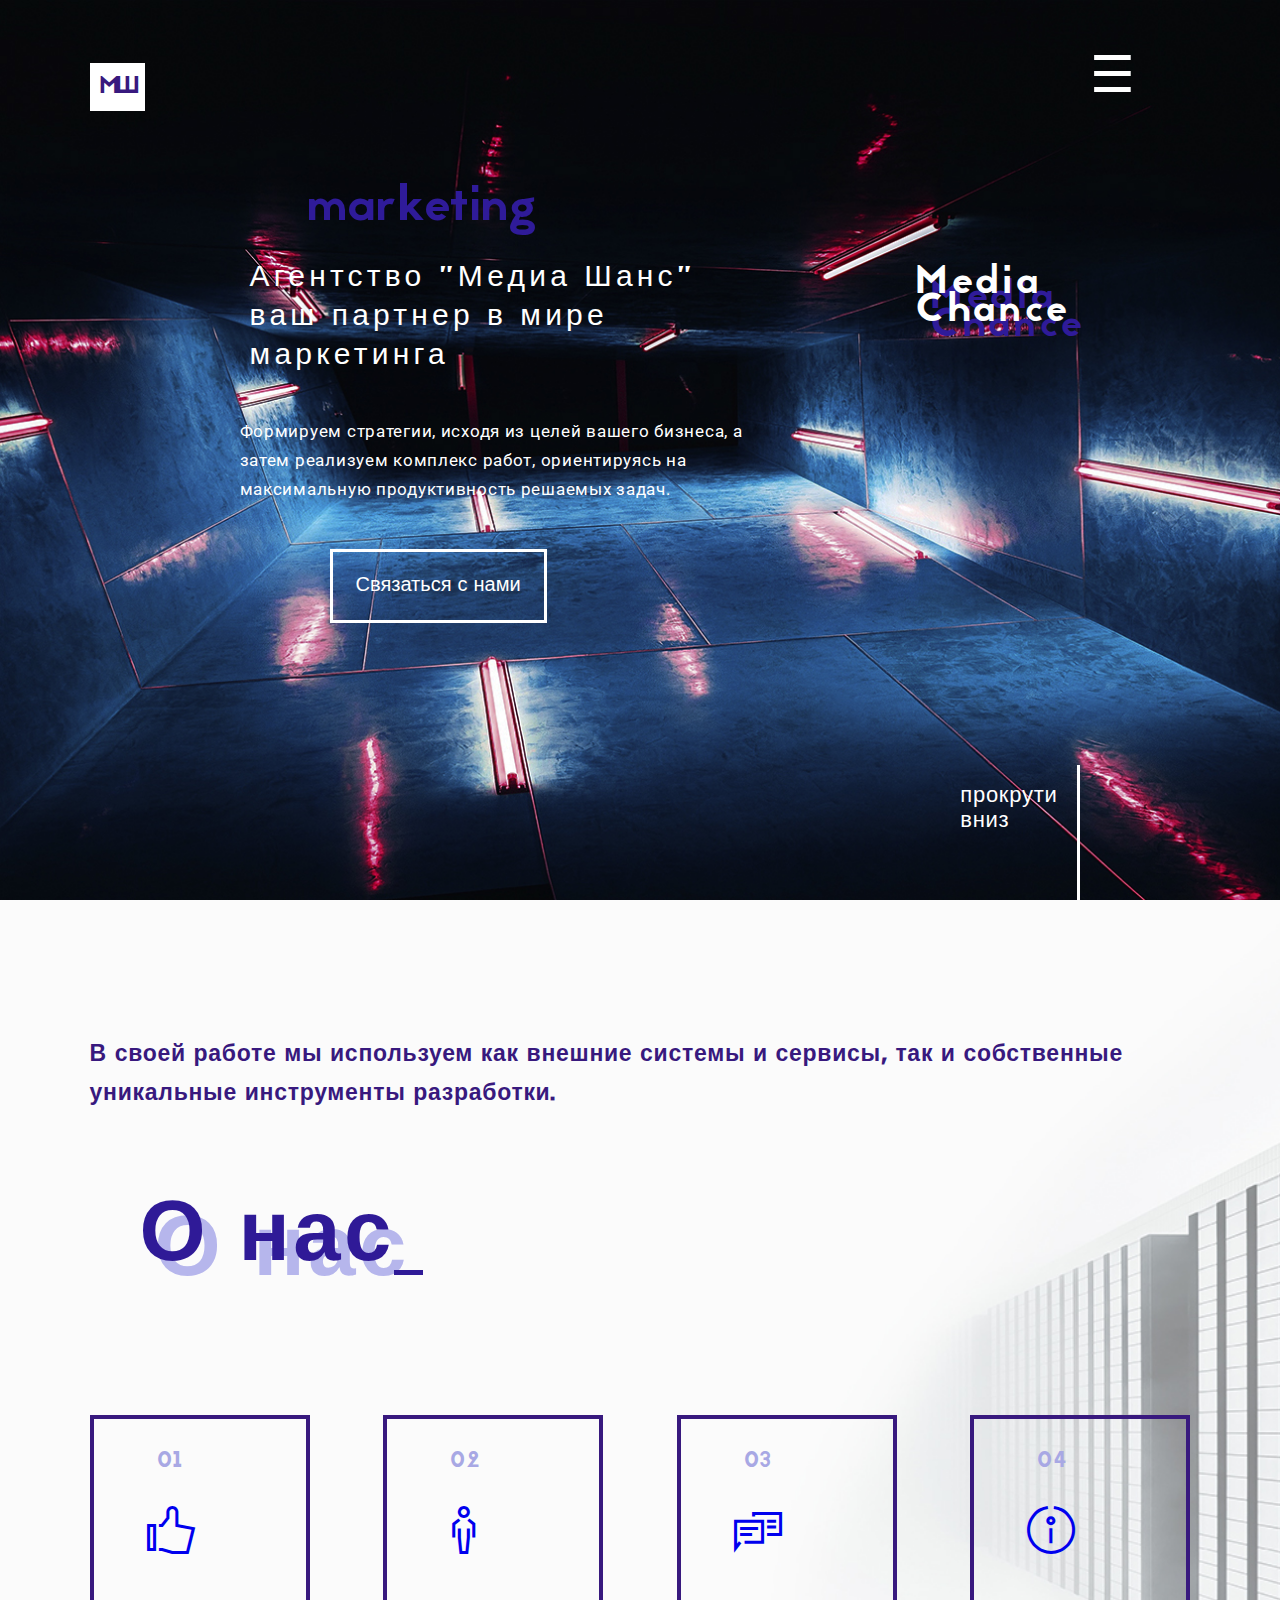
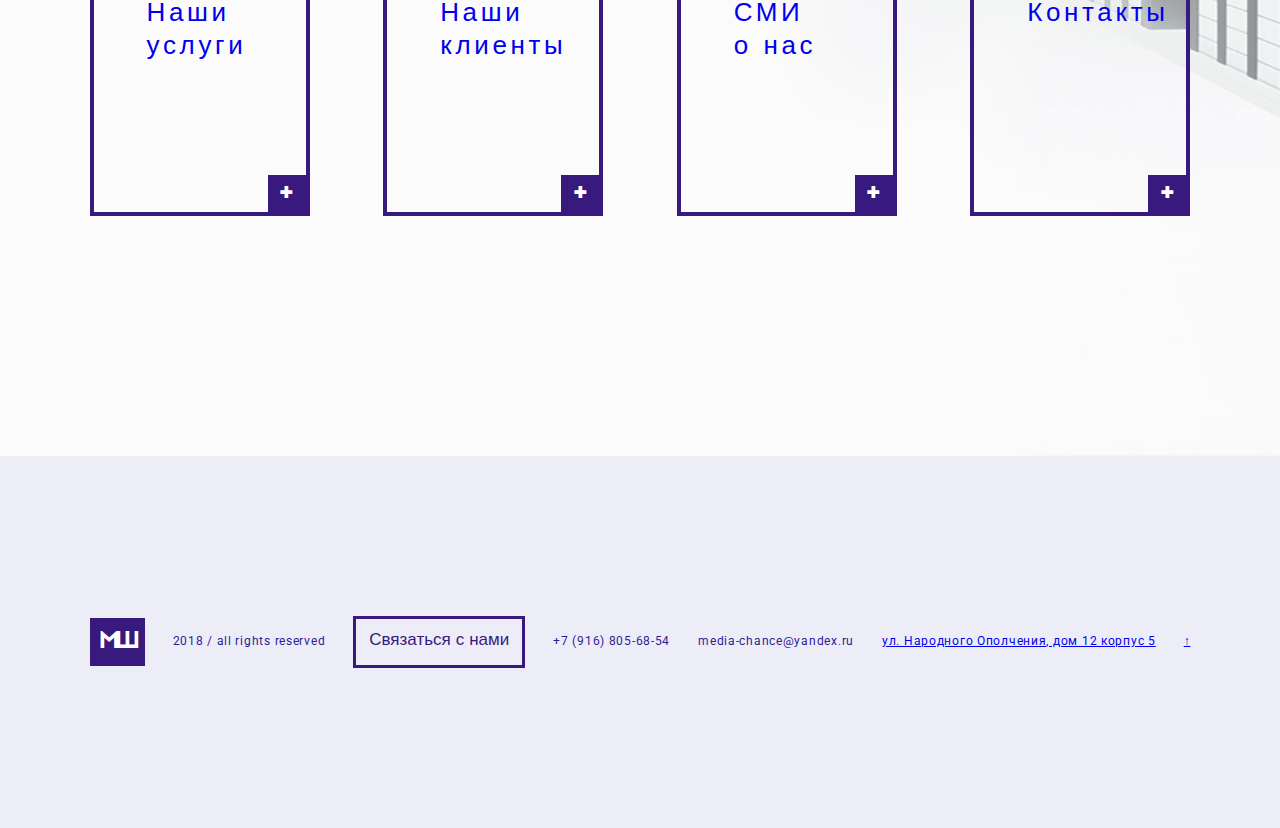
==== index.html @ 88108636 "Add files via upload" ====
<!doctype html>
<html lang="en">
<head>
    <meta charset="UTF-8">
    <meta name="viewport"
          content="width=device-width, user-scalable=no, initial-scale=1.0, maximum-scale=1.0, minimum-scale=1.0">
    <meta http-equiv="X-UA-Compatible" content="ie=edge">
    <title>MEDIA CHANCE</title>
    <!-- Normalize -->
    <link rel="stylesheet" href="css/normalize.css">
    <link rel="stylesheet" href="pages/smi.html">
    <!-- Roboto Font -->
    <link href="https://fonts.googleapis.com/css?family=Roboto" rel="stylesheet">
    <!-- Stroke Gap Icons -->
    <link rel="stylesheet" href="css/stroke-gap-icons.css">
    <!-- Main Styles File -->
    <link rel="stylesheet" href="css/main.css">
    <!-- Media Queries File -->
    <link rel="stylesheet" href="css/media.css">
</head>
<body>
    <header class="header" id="header">
        <div class="container">
            <nav>
                <a href="#" class="logo jpk-font">MLLI</a>
                <div class="brah jpk-font">
                   
                </div>
                <nav class="nav">
  <input class="nav__check" type="checkbox" id="showmenu"/>
  <label class="nav__showmenu" for="showmenu">&#9776;</label>
  <label class="nav__back" for="showmenu"></label>
  <ul class="menu">
    <li><a class="menu__item" href="#">Услуги</a></li>
    <li>
      <a class="menu__item" href="#">Клиенты</a>
      <input class="menu__check" type="checkbox" id="menu2">
      <label class="menu__showsub" for="menu2">&#9660;</label>
    </li>
    <li><a class="menu__item" href="#">СМИ о нас</a></li>
    <li><a class="menu__item" href="#">Контакты</a></li>
  </ul>
</nav>
            </nav>
            <div class="offer">
                <div class="offer__bg jpk-font">
                    marketing
                </div>
                <h1 class="offer__title">
                   Агентство "Медиа Шанс"<br>ваш партнер в мире маркетинга
                </h1>
                <p class="offer__text">
                    Формируем стратегии, исходя из целей вашего бизнеса, а затем реализуем комплекс работ, ориентируясь на максимальную продуктивность решаемых задач.
                </p>
                <button class="offer__btn btn">
                    <p class="black">Связаться с нами<p>
                </button>
            </div>
            <div class="next jpk-font">
                <span>Media</span><br>
                <span>Chance</span>
            </div>
            <a href="#services" class="scroll go_to jpk-font">
               прокрути
               вниз
            </a>
        </div>
    </header>
    <section class="services" id="services">
        <div class="container">
            <div class="section-title">
                <p class="section-title__intro">
                    В своей работе мы используем как внешние системы и сервисы, так и собственные уникальные инструменты разработки.
                </p>
                <h2 class="section-title__title">
                    О нас
                </h2>
            </div>
            <div class="service">
                <a href="#" class="service__item">
                    <span class="service__index" >01</span>
                    <i class="service__icon icon icon-Like"></i>
                    <h3 class="service__title">
                        Наши <br> услуги
                    </h3>
                    <span class="service__more jpk-font">+</span>
                </a>
                <a href="#" class="service__item">
                    <span class="service__index" >02</span>
                    <i class="service__icon icon icon-ManFigure"></i>
                    <h3 class="service__title">
                        Наши клиенты
                    </h3>
                    <span class="service__more jpk-font">+</span>
                </a>
                <a href="pages/smi.html" class="service__item">
                    <span class="service__index" >03</span>
                    <i class="service__icon icon icon-MessageRight"></i>
                    <h3 class="service__title">
                        СМИ <br>
                        о нас
                    </h3>
                    <span class="service__more jpk-font">+</span>
                </a>
                <a href="#" class="service__item">
                    <span class="service__index" >04</span>
                    <i class="service__icon icon icon-Info"></i>
                    <h3 class="service__title">
                        Контакты
                    </h3>
                    <span class="service__more jpk-font">+</span>
                </a>
            </div>
        </div>
    </section>
    <footer class="footer" id="footer">
        <div class="container">
            <div class="credits">
                <a href="#" class="logo credits__logo jpk-font">MLLI</a>
                <div class="credits__rights">
                    2018 / all rights reserved
                </div>
                <button class="credits__btn btn">
                    Связаться с нами
                </button>
                <div class="credits__phone">
                    +7 (916) 805-68-54
                </div>
                <div class="credits__mail">
                    media-chance@yandex.ru
                </div>
                <div class="credits__work">
                    <a href="https://www.google.ru/maps/search/Г,+НАРОДНОГО+ОПОЛЧЕНИЯ+УЛ,+ДОМ+12,+КОРПУС+5,/@55.7820163,37.4671691,14z/data=!3m1!4b1"></i>ул. Народного Ополчения, дом 12 корпус 5</a>
                </div>
                <div class="credits__up">
                    <a class="go_to" href="#header">
                        ↑
                    </a>
                </div>
            </div>

        </div>
    </footer>

    <!-- jQuery -->
    <script src="js/jquery-3.3.1.min.js"></script>
    <!-- Main Scrypt File -->
    <script src="js/main.js"></script>
</body>
</html>
---- css/stroke-gap-icons.css ----
@font-face {
	font-family: 'Stroke-Gap-Icons';
	src: url('../fonts/Stroke-Gap-Icons.eot');
}
@font-face {
	font-family: 'Stroke-Gap-Icons';
	src: url([data-uri]) format('truetype'),
		 url([data-uri]) format('woff');
	font-weight: normal;
	font-style: normal;
}

.icon {
	font-family: 'Stroke-Gap-Icons';
	speak: none;
	font-style: normal;
	font-weight: normal;
	font-variant: normal;
	text-transform: none;
	line-height: 1;

	/* Better Font Rendering =========== */
	-webkit-font-smoothing: antialiased;
	-moz-osx-font-smoothing: grayscale;
}

.icon-WorldWide:before {
	content: "\e600";
}
.icon-WorldGlobe:before {
	content: "\e601";
}
.icon-Underpants:before {
	content: "\e602";
}
.icon-Tshirt:before {
	content: "\e603";
}
.icon-Trousers:before {
	content: "\e604";
}
.icon-Tie:before {
	content: "\e605";
}
.icon-TennisBall:before {
	content: "\e606";
}
.icon-Telesocpe:before {
	content: "\e607";
}
.icon-Stop:before {
	content: "\e608";
}
.icon-Starship:before {
	content: "\e609";
}
.icon-Starship2:before {
	content: "\e60a";
}
.icon-Speaker:before {
	content: "\e60b";
}
.icon-Speaker2:before {
	content: "\e60c";
}
.icon-Soccer:before {
	content: "\e60d";
}
.icon-Snikers:before {
	content: "\e60e";
}
.icon-Scisors:before {
	content: "\e60f";
}
.icon-Puzzle:before {
	content: "\e610";
}
.icon-Printer:before {
	content: "\e611";
}
.icon-Pool:before {
	content: "\e612";
}
.icon-Podium:before {
	content: "\e613";
}
.icon-Play:before {
	content: "\e614";
}
.icon-Planet:before {
	content: "\e615";
}
.icon-Pause:before {
	content: "\e616";
}
.icon-Next:before {
	content: "\e617";
}
.icon-MusicNote2:before {
	content: "\e618";
}
.icon-MusicNote:before {
	content: "\e619";
}
.icon-MusicMixer:before {
	content: "\e61a";
}
.icon-Microphone:before {
	content: "\e61b";
}
.icon-Medal:before {
	content: "\e61c";
}
.icon-ManFigure:before {
	content: "\e61d";
}
.icon-Magnet:before {
	content: "\e61e";
}
.icon-Like:before {
	content: "\e61f";
}
.icon-Hanger:before {
	content: "\e620";
}
.icon-Handicap:before {
	content: "\e621";
}
.icon-Forward:before {
	content: "\e622";
}
.icon-Footbal:before {
	content: "\e623";
}
.icon-Flag:before {
	content: "\e624";
}
.icon-FemaleFigure:before {
	content: "\e625";
}
.icon-Dislike:before {
	content: "\e626";
}
.icon-DiamondRing:before {
	content: "\e627";
}
.icon-Cup:before {
	content: "\e628";
}
.icon-Crown:before {
	content: "\e629";
}
.icon-Column:before {
	content: "\e62a";
}
.icon-Click:before {
	content: "\e62b";
}
.icon-Cassette:before {
	content: "\e62c";
}
.icon-Bomb:before {
	content: "\e62d";
}
.icon-BatteryLow:before {
	content: "\e62e";
}
.icon-BatteryFull:before {
	content: "\e62f";
}
.icon-Bascketball:before {
	content: "\e630";
}
.icon-Astronaut:before {
	content: "\e631";
}
.icon-WineGlass:before {
	content: "\e632";
}
.icon-Water:before {
	content: "\e633";
}
.icon-Wallet:before {
	content: "\e634";
}
.icon-Umbrella:before {
	content: "\e635";
}
.icon-TV:before {
	content: "\e636";
}
.icon-TeaMug:before {
	content: "\e637";
}
.icon-Tablet:before {
	content: "\e638";
}
.icon-Soda:before {
	content: "\e639";
}
.icon-SodaCan:before {
	content: "\e63a";
}
.icon-SimCard:before {
	content: "\e63b";
}
.icon-Signal:before {
	content: "\e63c";
}
.icon-Shaker:before {
	content: "\e63d";
}
.icon-Radio:before {
	content: "\e63e";
}
.icon-Pizza:before {
	content: "\e63f";
}
.icon-Phone:before {
	content: "\e640";
}
.icon-Notebook:before {
	content: "\e641";
}
.icon-Mug:before {
	content: "\e642";
}
.icon-Mastercard:before {
	content: "\e643";
}
.icon-Ipod:before {
	content: "\e644";
}
.icon-Info:before {
	content: "\e645";
}
.icon-Icecream2:before {
	content: "\e646";
}
.icon-Icecream1:before {
	content: "\e647";
}
.icon-Hourglass:before {
	content: "\e648";
}
.icon-Help:before {
	content: "\e649";
}
.icon-Goto:before {
	content: "\e64a";
}
.icon-Glasses:before {
	content: "\e64b";
}
.icon-Gameboy:before {
	content: "\e64c";
}
.icon-ForkandKnife:before {
	content: "\e64d";
}
.icon-Export:before {
	content: "\e64e";
}
.icon-Exit:before {
	content: "\e64f";
}
.icon-Espresso:before {
	content: "\e650";
}
.icon-Drop:before {
	content: "\e651";
}
.icon-Download:before {
	content: "\e652";
}
.icon-Dollars:before {
	content: "\e653";
}
.icon-Dollar:before {
	content: "\e654";
}
.icon-DesktopMonitor:before {
	content: "\e655";
}
.icon-Corkscrew:before {
	content: "\e656";
}
.icon-CoffeeToGo:before {
	content: "\e657";
}
.icon-Chart:before {
	content: "\e658";
}
.icon-ChartUp:before {
	content: "\e659";
}
.icon-ChartDown:before {
	content: "\e65a";
}
.icon-Calculator:before {
	content: "\e65b";
}
.icon-Bread:before {
	content: "\e65c";
}
.icon-Bourbon:before {
	content: "\e65d";
}
.icon-BottleofWIne:before {
	content: "\e65e";
}
.icon-Bag:before {
	content: "\e65f";
}
.icon-Arrow:before {
	content: "\e660";
}
.icon-Antenna2:before {
	content: "\e661";
}
.icon-Antenna1:before {
	content: "\e662";
}
.icon-Anchor:before {
	content: "\e663";
}
.icon-Wheelbarrow:before {
	content: "\e664";
}
.icon-Webcam:before {
	content: "\e665";
}
.icon-Unlinked:before {
	content: "\e666";
}
.icon-Truck:before {
	content: "\e667";
}
.icon-Timer:before {
	content: "\e668";
}
.icon-Time:before {
	content: "\e669";
}
.icon-StorageBox:before {
	content: "\e66a";
}
.icon-Star:before {
	content: "\e66b";
}
.icon-ShoppingCart:before {
	content: "\e66c";
}
.icon-Shield:before {
	content: "\e66d";
}
.icon-Seringe:before {
	content: "\e66e";
}
.icon-Pulse:before {
	content: "\e66f";
}
.icon-Plaster:before {
	content: "\e670";
}
.icon-Plaine:before {
	content: "\e671";
}
.icon-Pill:before {
	content: "\e672";
}
.icon-PicnicBasket:before {
	content: "\e673";
}
.icon-Phone2:before {
	content: "\e674";
}
.icon-Pencil:before {
	content: "\e675";
}
.icon-Pen:before {
	content: "\e676";
}
.icon-PaperClip:before {
	content: "\e677";
}
.icon-On-Off:before {
	content: "\e678";
}
.icon-Mouse:before {
	content: "\e679";
}
.icon-Megaphone:before {
	content: "\e67a";
}
.icon-Linked:before {
	content: "\e67b";
}
.icon-Keyboard:before {
	content: "\e67c";
}
.icon-House:before {
	content: "\e67d";
}
.icon-Heart:before {
	content: "\e67e";
}
.icon-Headset:before {
	content: "\e67f";
}
.icon-FullShoppingCart:before {
	content: "\e680";
}
.icon-FullScreen:before {
	content: "\e681";
}
.icon-Folder:before {
	content: "\e682";
}
.icon-Floppy:before {
	content: "\e683";
}
.icon-Files:before {
	content: "\e684";
}
.icon-File:before {
	content: "\e685";
}
.icon-FileBox:before {
	content: "\e686";
}
.icon-ExitFullScreen:before {
	content: "\e687";
}
.icon-EmptyBox:before {
	content: "\e688";
}
.icon-Delete:before {
	content: "\e689";
}
.icon-Controller:before {
	content: "\e68a";
}
.icon-Compass:before {
	content: "\e68b";
}
.icon-CompassTool:before {
	content: "\e68c";
}
.icon-ClipboardText:before {
	content: "\e68d";
}
.icon-ClipboardChart:before {
	content: "\e68e";
}
.icon-ChemicalGlass:before {
	content: "\e68f";
}
.icon-CD:before {
	content: "\e690";
}
.icon-Carioca:before {
	content: "\e691";
}
.icon-Car:before {
	content: "\e692";
}
.icon-Book:before {
	content: "\e693";
}
.icon-BigTruck:before {
	content: "\e694";
}
.icon-Bicycle:before {
	content: "\e695";
}
.icon-Wrench:before {
	content: "\e696";
}
.icon-Web:before {
	content: "\e697";
}
.icon-Watch:before {
	content: "\e698";
}
.icon-Volume:before {
	content: "\e699";
}
.icon-Video:before {
	content: "\e69a";
}
.icon-Users:before {
	content: "\e69b";
}
.icon-User:before {
	content: "\e69c";
}
.icon-UploadCLoud:before {
	content: "\e69d";
}
.icon-Typing:before {
	content: "\e69e";
}
.icon-Tools:before {
	content: "\e69f";
}
.icon-Tag:before {
	content: "\e6a0";
}
.icon-Speedometter:before {
	content: "\e6a1";
}
.icon-Share:before {
	content: "\e6a2";
}
.icon-Settings:before {
	content: "\e6a3";
}
.icon-Search:before {
	content: "\e6a4";
}
.icon-Screwdriver:before {
	content: "\e6a5";
}
.icon-Rolodex:before {
	content: "\e6a6";
}
.icon-Ringer:before {
	content: "\e6a7";
}
.icon-Resume:before {
	content: "\e6a8";
}
.icon-Restart:before {
	content: "\e6a9";
}
.icon-PowerOff:before {
	content: "\e6aa";
}
.icon-Pointer:before {
	content: "\e6ab";
}
.icon-Picture:before {
	content: "\e6ac";
}
.icon-OpenedLock:before {
	content: "\e6ad";
}
.icon-Notes:before {
	content: "\e6ae";
}
.icon-Mute:before {
	content: "\e6af";
}
.icon-Movie:before {
	content: "\e6b0";
}
.icon-Microphone2:before {
	content: "\e6b1";
}
.icon-Message:before {
	content: "\e6b2";
}
.icon-MessageRight:before {
	content: "\e6b3";
}
.icon-MessageLeft:before {
	content: "\e6b4";
}
.icon-Menu:before {
	content: "\e6b5";
}
.icon-Media:before {
	content: "\e6b6";
}
.icon-Mail:before {
	content: "\e6b7";
}
.icon-List:before {
	content: "\e6b8";
}
.icon-Layers:before {
	content: "\e6b9";
}
.icon-Key:before {
	content: "\e6ba";
}
.icon-Imbox:before {
	content: "\e6bb";
}
.icon-Eye:before {
	content: "\e6bc";
}
.icon-Edit:before {
	content: "\e6bd";
}
.icon-DSLRCamera:before {
	content: "\e6be";
}
.icon-DownloadCloud:before {
	content: "\e6bf";
}
.icon-CompactCamera:before {
	content: "\e6c0";
}
.icon-Cloud:before {
	content: "\e6c1";
}
.icon-ClosedLock:before {
	content: "\e6c2";
}
.icon-Chart2:before {
	content: "\e6c3";
}
.icon-Bulb:before {
	content: "\e6c4";
}
.icon-Briefcase:before {
	content: "\e6c5";
}
.icon-Blog:before {
	content: "\e6c6";
}
.icon-Agenda:before {
	content: "\e6c7";
}
---- css/main.css ----
/* Font connection */

@font-face {
    font-family: 'Jaapokkisubtract';
    src: url('../fonts/JaapokkisubtractRegular.eot'); /* IE9 Compat Modes */
    src: url('../fonts/JaapokkisubtractRegular.eot?#iefix') format('embedded-opentype'), /* IE6-IE8 */
    url('../fonts/JaapokkisubtractRegular.woff2') format('woff2'), /* Super Modern Browsers */
    url('../fonts/JaapokkisubtractRegular.woff') format('woff'), /* Pretty Modern Browsers */
    url('../fonts/JaapokkisubtractRegular.ttf')  format('truetype'), /* Safari, Android, iOS */
    url('../fonts/JaapokkisubtractRegular#svgFontName') format('svg'); /* Legacy iOS */
}

/* Specification */

body {
    font-family: 'Roboto', sans-serif;
    font-size: 12px;
    color: #2f1a97;
    letter-spacing: 0.06em;
  }

  .container {
	margin: 0 7%;
	position: relative;
}

.jpk-font {
    font-family: 'Jaapokkisubtract', sans-serif;
}

h1, h2, h3, h4, h5, h6 {
    font-family: 'Jaapokkisubtract', sans-serif;
    letter-spacing: 0.14em;
    font-weight: normal;
    line-height: 1.3em;
}

h2 {
	letter-spacing: 0.04em;
}

div, p, span, a, input, button {
    box-sizing: border-box;
}

p {
	line-height: 1.7em;
	margin: 0;
}

.btn {
	font-family: 'Jaapokkisubtract', sans-serif;
	font-size: 20px;
	color: #fff;
	background: transparent;
	border: 3px solid #fff;
	cursor: pointer;
	padding: 17px 0;
	width: 217px;
	transition: all 0.3px ease;
} 

.btn:hover {
	background: #38197e;
	color: #0001c5;
}

.black p{
	color: #0d0c10;
}
  /* Hero section */



.header {
    background: #0406bd url(../img/first_bg.jpg) no-repeat center bottom / cover;
    color: #fff;
    height: 100vh;
    box-shadow: 0 80px 190px rgba(33, 48, 800, 0.4);
}

.header .container {
    height: 100vh;
}

.logo {
    width: 55px;
    height: 48px;
    background: #fff;
    color: #38197e;
    font-size: 25px;
    text-transform: uppercase;
    text-align: center;
    line-height: 48px;
    display: block;
    text-decoration: none;
    transition: all 0.4s ease;
    position: absolute;
    top: 7%;
    letter-spacing: -0.2em;
}

.logo:hover	{
	border-radius: 8px; 
}

.brah {
    background: #fff;
    color: #0304b9;
    height: 350px;
    width: 10px;
    padding: 10px 15px;
    position: absolute;
    left: 55%;
    top: 0;
}



.offer {
	position: absolute;
	top: 20%;
}

.offer__bg {
	font-size: 60px;
	color: #2f1b99;
	position: absolute;
	left: 30%; 
}

.offer__title {
	font-size: 30px;
	position: relative;
	width: 561px;
	margin-top: 60px;
	margin-left: 134px;
}



.offer__text {
	font-size: 17px;
    width: 537px;
    margin-top: 40px;
    margin-left: 116px;
}

.offer__btn {
	margin-left: 350px;
	margin-top: 45px;
}

.next {
	font-size: 100px;
    width: 433px;
    position: absolute;
    left: 65%;
    top: 50%;
    margin-top: -180px;
    line-height: 0;
    text-shadow: 15px 15px 0 #2f1b99;
}

input {display: none;}
label {cursor: pointer;}

.nav {user-select: none;}

.nav__showmenu {
    position: absolute;
    display: inline-block;
    left: 90%;
    margin-top: 40px;
    padding: 5px 10px 10px;
    top: 2px;
    font-size: 50px;
}



.menu, .menu__submenu{
    list-style: none;
    padding: 0;
    color: #fff;
    overflow: hidden;
  }

.menu {
    position: fixed;
    top: 0;
    bottom: 0;
    left: 0;
    display: block;
    width: 220px;
    margin: 0;
    padding: 17px 0;
    text-transform: uppercase;
    line-height: 2em;
    background-color: #452c7e;
    overflow-y: auto;
    -webkit-overflow-scrolling: touch;
    transform: translateX(-100%);
    transition: transform .3s;
    will-change: transform;
    backface-visibility: hidden;
}

.menu__submenu {
    font-size: .8em;
    background-color: #ddd;
    max-height: 0;
    transition: max-height .3s ease-in-out;
}

.menu__showsub {
    position: absolute;
    right: 0;
    margin-top: -34px;
    padding: 10px;
    line-height: normal;
}

.menu__item {  
    display: block;
    text-align: center;
    text-decoration: none;
    color: #fff;
}

.menu__submenu .menu__item {color: #000;}

.nav__check:checked~.nav__back {
    background-color: rgba(0,0,0,.2);
    bottom: 0;
}

.menu__item:hover,.nav__showmenu:hover,.menu__showsub:hover {opacity: 0.7;}
.menu::-webkit-scrollbar {display: none;}
.nav__check:checked+.nav__showmenu {color:#fff;}
.menu__check:checked~.menu__submenu {max-height: 100vh;}
.menu__check:checked+.menu__showsub {transform: rotate(180deg);}
.nav__check:checked~.menu {transform: translateX(0);}
.next span {
    margin-right: -45px;
    line-height: 0.7em;
    letter-spacing: 0.09em;
}

.next span:nth-child(2) {
    color: #fff;
}

.scroll {
	display: block;
	font-size: 22px;
	border-right: 3px solid #fff;
	height: 135px;
	padding-right: 50px;
	padding-top: 20px;
	color: #fff;
	width: 120px;
	text-decoration: none;
	position: absolute;
	right: 10%;
	bottom: 0;
	transition: all 0.3s ease;
}

.scroll:hover {
	background: #fff;
	color: #0000a0;
}

/* Services */

.services {
    padding-top: 166px;
    padding-bottom: 180px;
    background: #0406bd url(../img/first_bg1.jpg) no-repeat center bottom / cover;
}

.section-title {

}

.section-title__intro {
	font-family: 'Jaapokkisubtract', sans-serif;
	color: #38197e;
    font-size: 23px;
    margin: 0;
    margin-top: -30px;
    font-weight: bold;
}

.section-title__title {
	font-size: 85px;
    margin-left: 50px;
    position: relative;
    text-shadow: 15px 15px 0 #b6b6ec;
    font-weight: bold;
}

.section-title__title:after {
    content: '';
    display: inline-block;
    background: #2f1a97;
    width: 29px;
    height: 5px;
    margin-bottom: -15px;
    margin-left: -30px;
}

.service {
    display: flex;
    justify-content: space-between;
    margin-top: 120px;
}

.service__item {
    width: 20%;
    border: 4px solid #38197e;
    display: block;
    padding-left: 53px;
    padding-top: 60px;
    padding-bottom: 120px;
    position: relative;
    transition: all 0.3s ease;
    text-decoration: none;
    }



.service__icon {
    font-size: 48px;
    margin-bottom: 45px;
    display: block;
}

.service__title {
    font-size: 26px;
}

.service__more {
    font-size: 31px;
    width: 38px;
    height: 37px;
    background: #38197e;
    color: #fff;
    display: block;
    text-align: center;
    cursor: pointer;
    position: absolute;
    right: 0;
    bottom:0;
}

.service__index {
    position: absolute;
    font-family: 'Jaapokkisubtract', sans-serif;
    font-size:23px;
    color: #a8a8e4;
    left: -55px;
    top: 30px;
}

.service__item:hover {
    background: #38197e;
    color: #fff;
    box-shadow: 12px 12px 65px rgba(0,1,197,0.45);
}

/* Footer */

.footer {
    background: #ededf8;
    padding: 160px 0;
}

.credits {
    display: flex;
    justify-content: space-between;
    align-items: center;
}

.credits__logo {
    background: #38197e;
    color: #fff;
    position: relative;
    top: auto;
}

.credits__btn {
    color: #38197e;
    border: 3px solid #38197e;
    font-size: 17px;
    padding: 13px 0;
    width: 172px;
}

.credits__up {
    text-decoration: none;
}
---- css/media.css ----
/* 1601 - 1920 px */
@media screen and (max-width: 1920px) {

}

/* 1369 - 1600 px */
@media screen and (max-width: 1600px) {

}

/* 961 - 1368 px */
@media screen and (max-width: 1368px) {
    .offer__bg {
        font-size: 50px;
    }
    .offer__title {
        margin-left: 160px;
        margin-top: 80px;
    }
    .offer__text {
        margin-left: 150px;
    }
    .offer__btn {
        margin-left: 240px;
    }
    .next {
        font-size: 40px;
        width: 220px;
        left: 75%;
    }
    .brah {
        display: none;
    }
    .service {
    }
    .service__item {
        width: 20%;
        margin-bottom:60px;
    }

/* 769 - 960 px */
@media screen and (max-width: 960px) {
    .next {
        display: none;
    }
    .credits {
        flex-direction: column;
    }
    .service {
    flex-direction: column;
    }
        margin-bottom: 40px;
    }
    .service__index {
    position: relative;
    right: 40%;
    font-family: 'Jaapokkisubtract', sans-serif;
    font-size: 23px;
    color: #a8a8e4;
    left: 10px;
    top: -30px;
}
}

/* 481 - 768 px */
@media screen and (max-width: 768px) {
    .offer__bg {
        font-size: 40px;
        position: relative;
    }
    .header {
        height: auto;
        padding-top: 50px;
    }
    .header .container {
        height: auto;
        padding-bottom: 150px;
    }
    nav {
        display: flex;
        justify-content: space-between;
    }
    nav .logo {
        position: relative;
        top: auto;
        left: auto;
    }
    
    .nav__showmenu {
        position: absolute;
    z-index: 3;
    display: inline-block;
    left: 100px;
    margin-top: -10px;
    padding: 5px 50px 100px 130px;
    right: 0;
    top: 2px;
    font-size: 50px;
	}
    .hamburger {
        position: relative;
        top: auto;
        right: auto;
        float: none;
        margin-top: 14px;
    }
    .offer {
        position: relative;
        left: auto;
        top: auto;
        padding-top: 300px;
    }
    .offer__title {
        font-size: 35px;
        width: auto;
        margin-left: auto;
    }
    .offer__text {
        margin-left: 0;
        width: auto;
    }
    .offer__btn {
        margin-left: 0;
    }


.service__index {
    position: relative;
    right: 40%;
    font-family: 'Jaapokkisubtract', sans-serif;
    font-size: 23px;
    color: #a8a8e4;
    left: 10px;
    top: -30px;
}
}

/* 320 - 480 px */
@media screen and (max-width: 480px) {
    .section-title__title {
        font-size: 60px;
    }
}
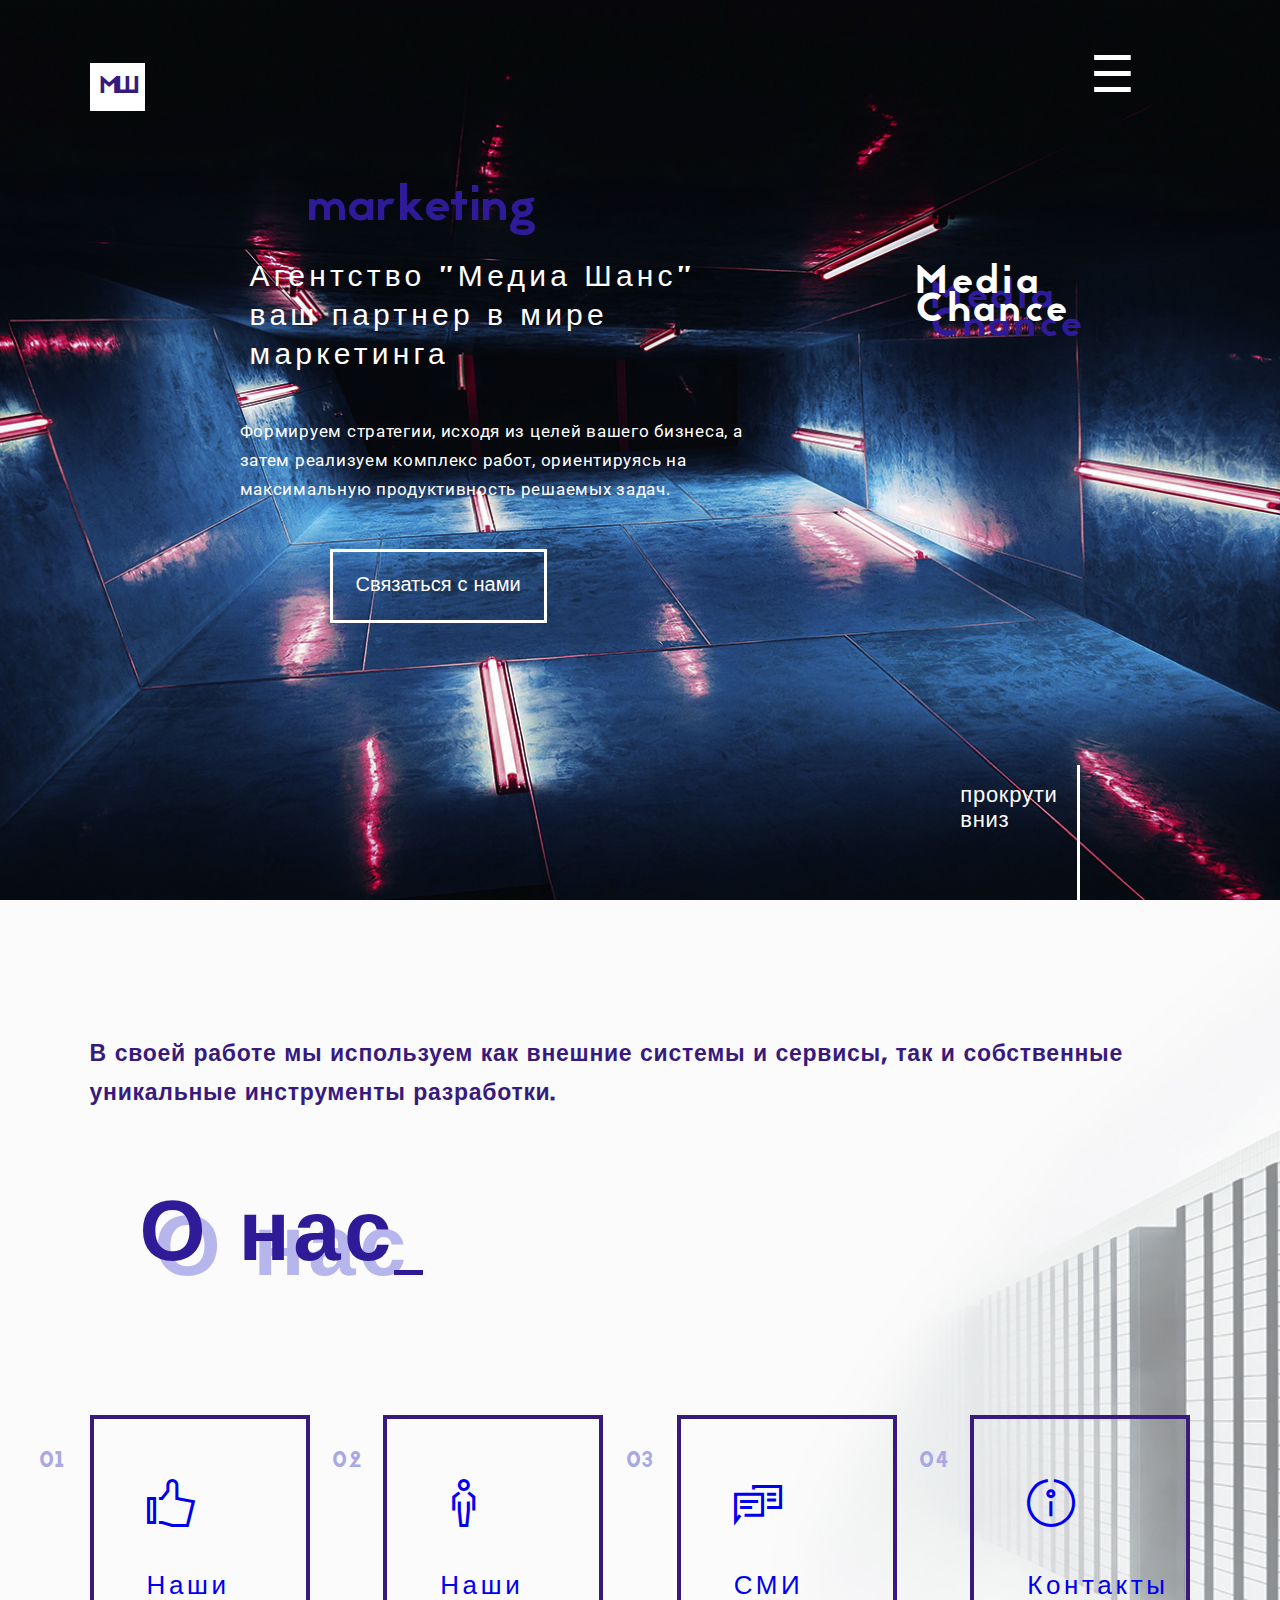
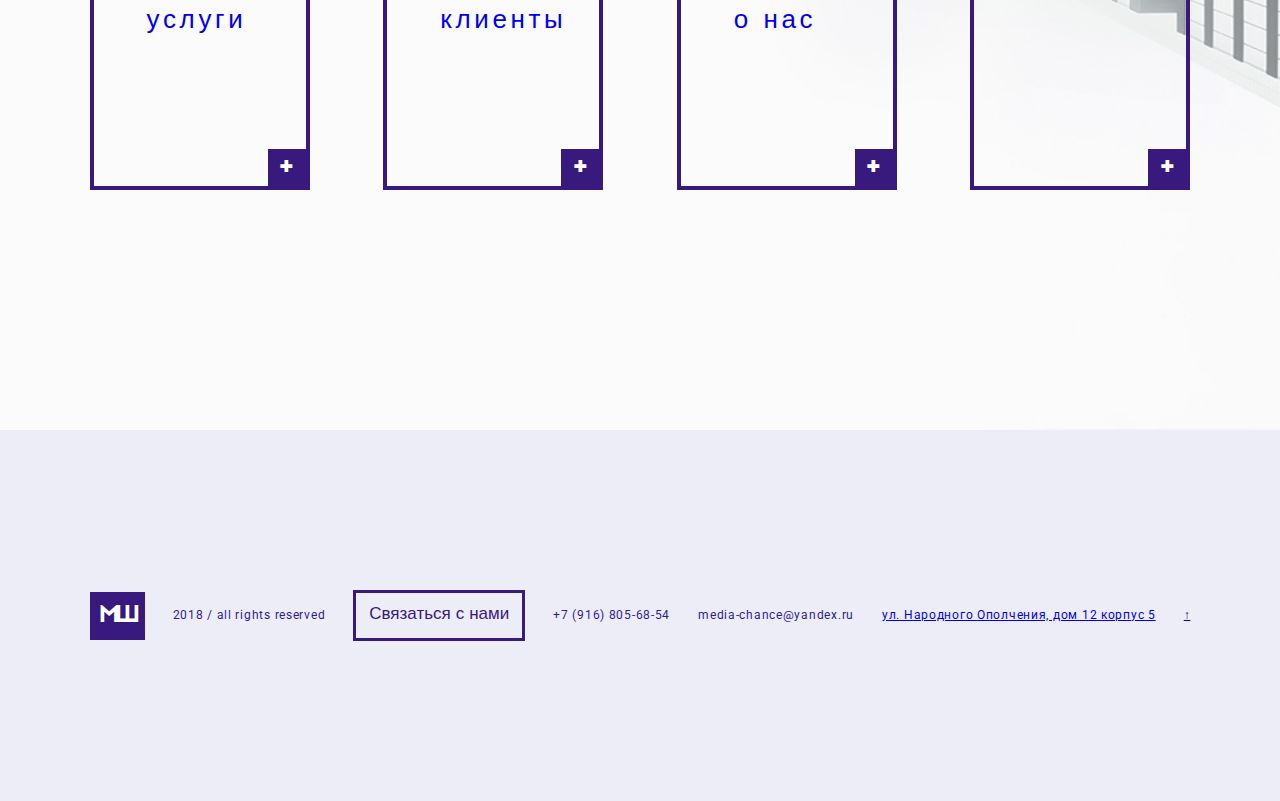
==== commit 27d7501b: "Update index.html" ====
--- a/index.html
+++ b/index.html
@@ -31,13 +31,12 @@
   <label class="nav__showmenu" for="showmenu">&#9776;</label>
   <label class="nav__back" for="showmenu"></label>
   <ul class="menu">
-    <li><a class="menu__item" href="#">Услуги</a></li>
+    <li><a class="menu__item" href="404/404.html" class="service__item">Услуги</a></li>
     <li>
-      <a class="menu__item" href="#">Клиенты</a>
+      <a class="menu__item" href="404/404.html">Клиенты</a>
       <input class="menu__check" type="checkbox" id="menu2">
-      <label class="menu__showsub" for="menu2">&#9660;</label>
     </li>
-    <li><a class="menu__item" href="#">СМИ о нас</a></li>
+    <li><a class="menu__item" href="pages/smi.html" class="service__item">СМИ о нас</a></li>
     <li><a class="menu__item" href="#">Контакты</a></li>
   </ul>
 </nav>
@@ -77,7 +76,7 @@
                 </h2>
             </div>
             <div class="service">
-                <a href="#" class="service__item">
+                <a href="404/404.html" class="service__item">
                     <span class="service__index" >01</span>
                     <i class="service__icon icon icon-Like"></i>
                     <h3 class="service__title">
@@ -85,7 +84,7 @@
                     </h3>
                     <span class="service__more jpk-font">+</span>
                 </a>
-                <a href="#" class="service__item">
+                <a href="404/404.html" class="service__item">
                     <span class="service__index" >02</span>
                     <i class="service__icon icon icon-ManFigure"></i>
                     <h3 class="service__title">
@@ -102,7 +101,7 @@
                     </h3>
                     <span class="service__more jpk-font">+</span>
                 </a>
-                <a href="#" class="service__item">
+                <a href="404/404.html" class="service__item">
                     <span class="service__index" >04</span>
                     <i class="service__icon icon icon-Info"></i>
                     <h3 class="service__title">
@@ -147,4 +146,4 @@
     <!-- Main Scrypt File -->
     <script src="js/main.js"></script>
 </body>
-</html>+</html>
--- a/css/media.css
+++ b/css/media.css
@@ -10,6 +10,9 @@
 
 /* 961 - 1368 px */
 @media screen and (max-width: 1368px) {
+    .service__title {
+    font-size: 26px;
+    }
     .offer__bg {
         font-size: 50px;
     }
@@ -48,9 +51,9 @@
     }
     .service {
     flex-direction: column;
+    margin-top: 10px;
     }
-        margin-bottom: 40px;
-    }
+        
     .service__index {
     position: relative;
     right: 40%;
@@ -60,13 +63,32 @@
     left: 10px;
     top: -30px;
 }
+.service__title {
+    font-size: 26px;
+    }
 }
 
 /* 481 - 768 px */
 @media screen and (max-width: 768px) {
+    .offer {
+    position: relative;
+    left: auto;
+    top: auto;
+    padding-top: 50px;
+    }
+
+.services {
+    padding-top: 50px;
+    padding-bottom: 10px;
+    background: #0406bd url(../img/first_bg1.jpg) no-repeat center bottom / cover;
+}
+    .service {
+    flex-direction: column;
+    margin-top: 10px;
+    }
+
     .offer__bg {
         font-size: 40px;
-        position: relative;
     }
     .header {
         height: auto;
@@ -88,7 +110,6 @@
     
     .nav__showmenu {
         position: absolute;
-    z-index: 3;
     display: inline-block;
     left: 100px;
     margin-top: -10px;
@@ -97,19 +118,12 @@
     top: 2px;
     font-size: 50px;
 	}
-    .hamburger {
-        position: relative;
-        top: auto;
-        right: auto;
-        float: none;
-        margin-top: 14px;
+   
+    .service__item {
+    width: 90%;
+    margin-bottom: 10px;
     }
-    .offer {
-        position: relative;
-        left: auto;
-        top: auto;
-        padding-top: 300px;
-    }
+
     .offer__title {
         font-size: 35px;
         width: auto;
@@ -140,4 +154,4 @@
     .section-title__title {
         font-size: 60px;
     }
-}+}
